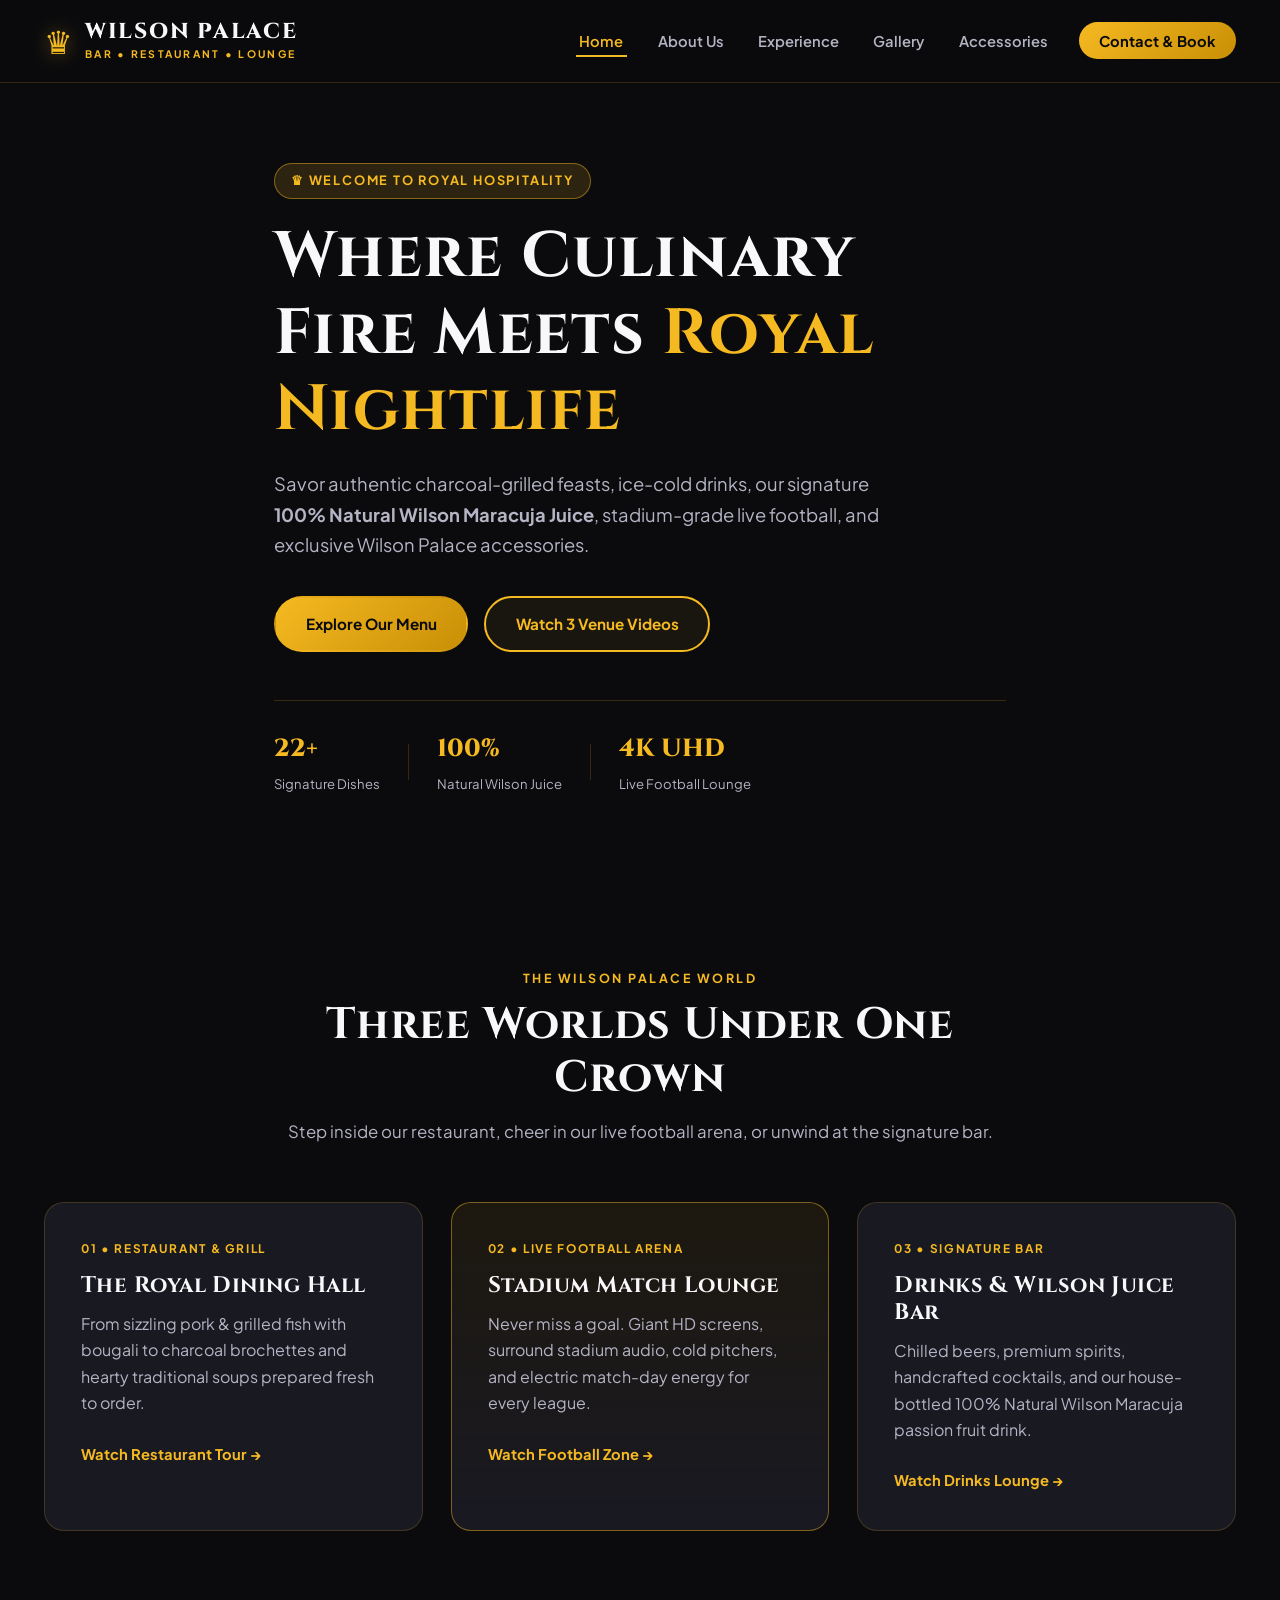
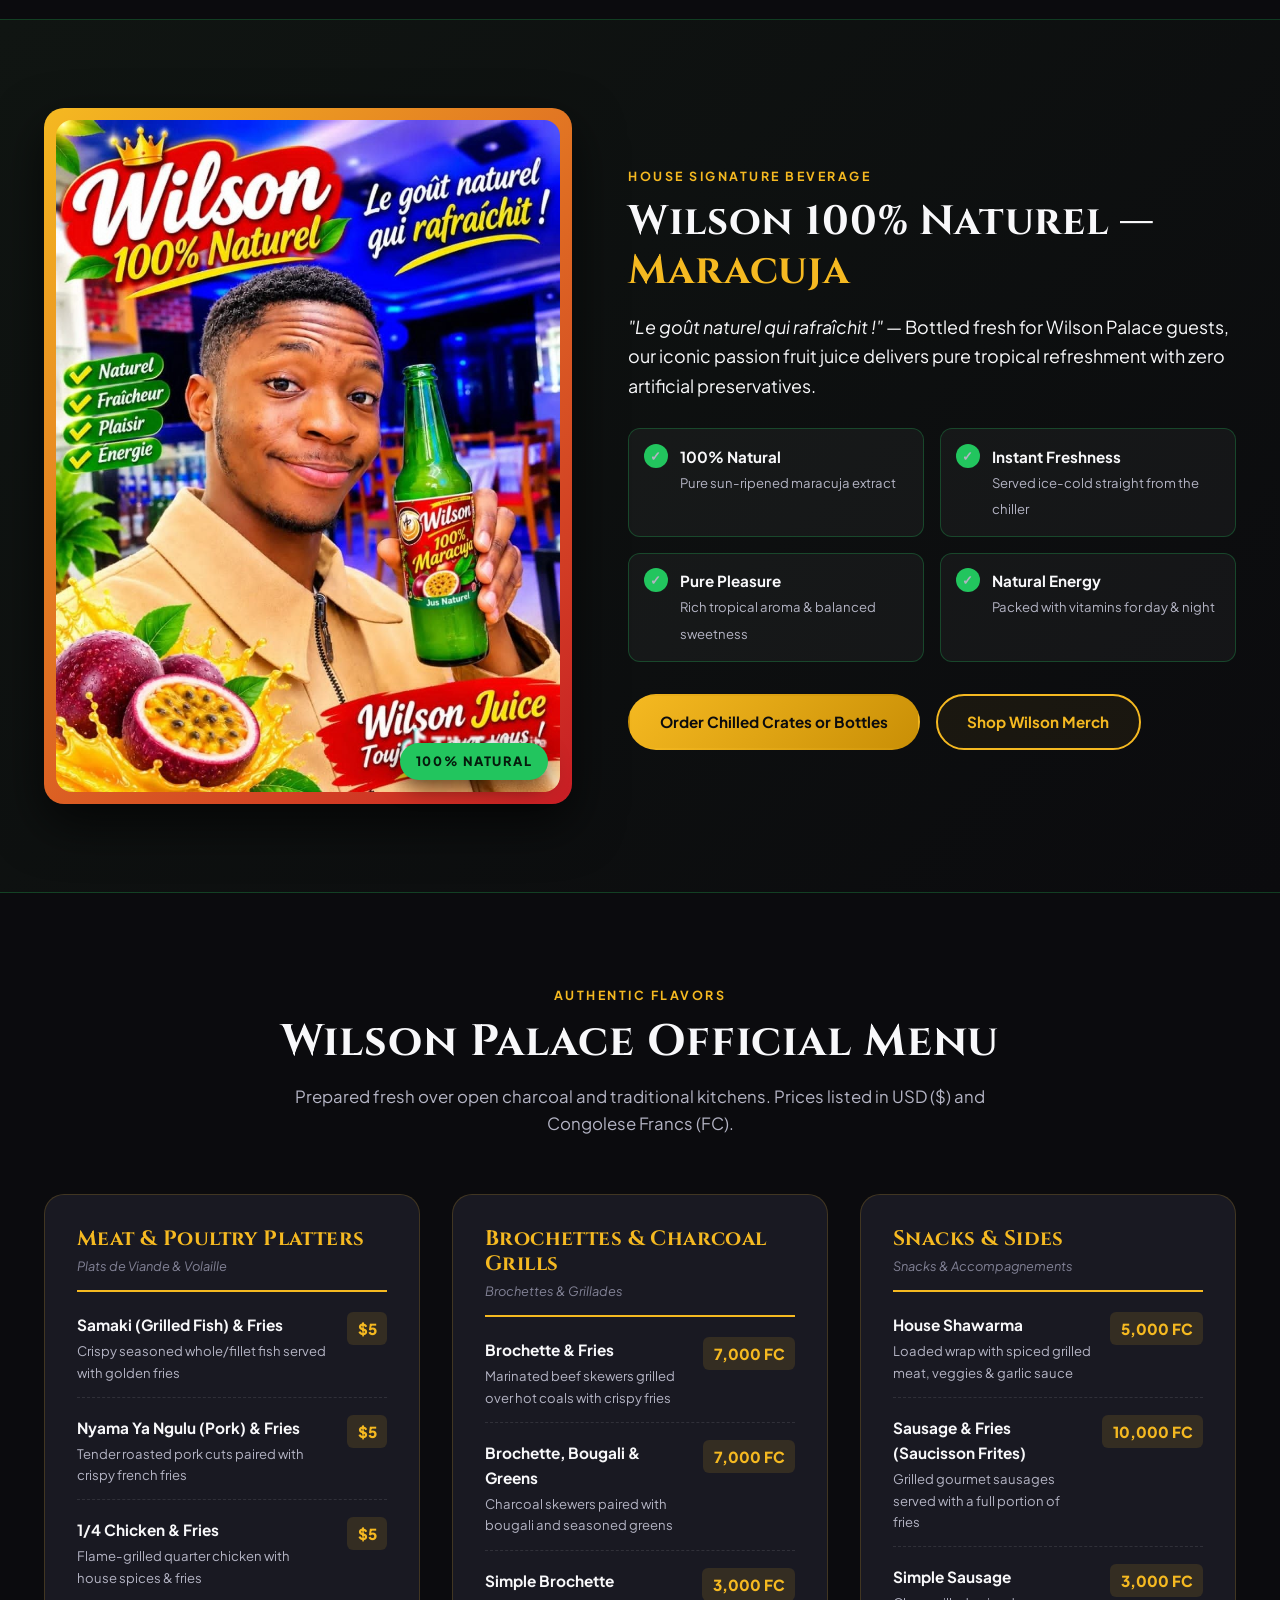
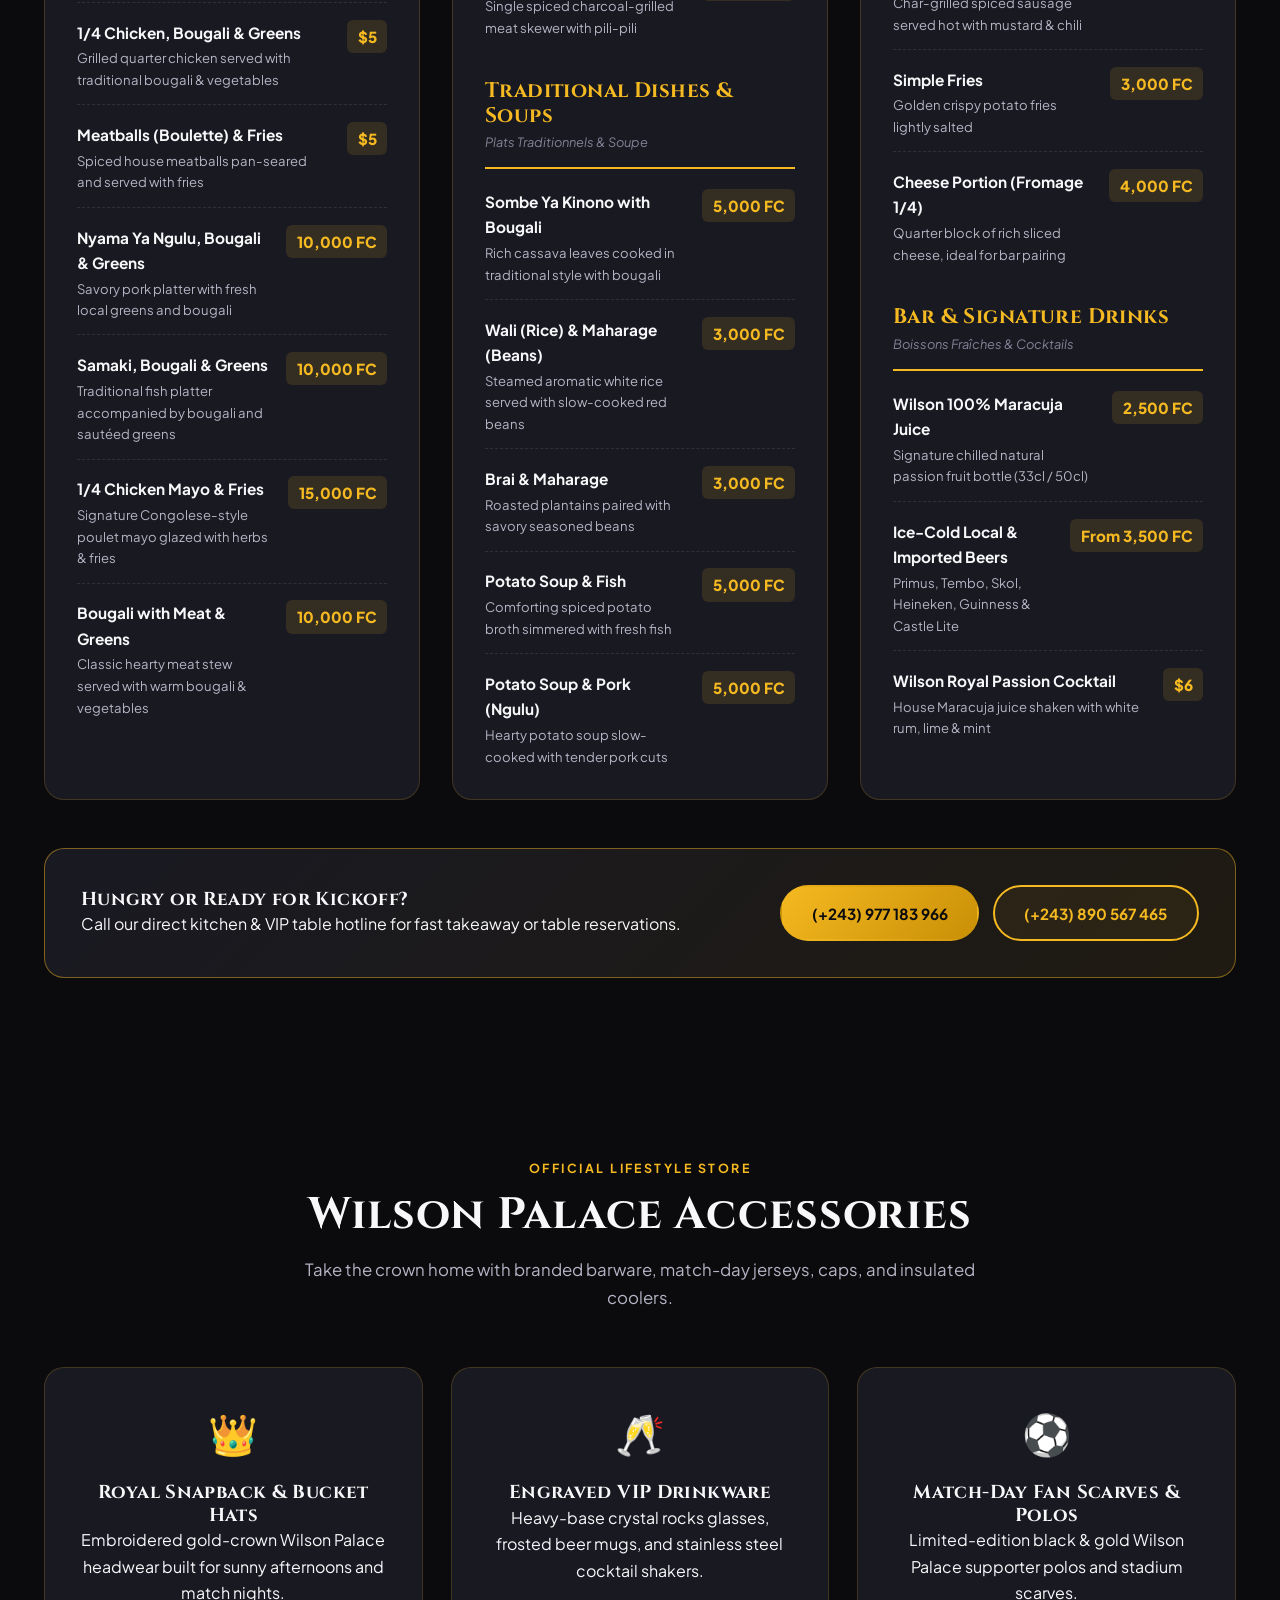
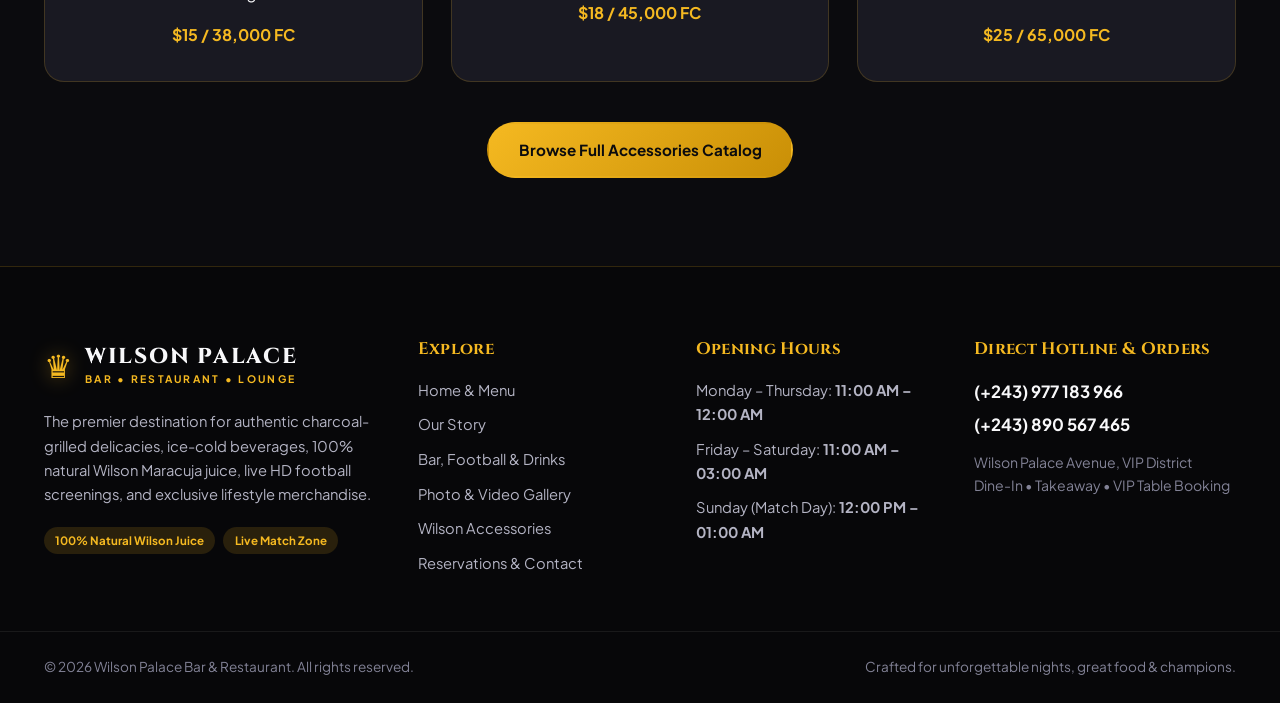
==== index.html @ 1122f7fc "Create index.html" ====
<!DOCTYPE html>
<html lang="en">
<head>
  <meta charset="UTF-8" />
  <meta name="viewport" content="width=device-width, initial-scale=1.0" />
  <meta name="description" content="Wilson Palace Bar & Restaurant — Premium grilled cuisine, signature cocktails, natural Wilson 100% Maracuja juice, live football screening lounge, and branded accessories." />
  <title>Home — Royal Dining, Bar & Live Sports | Wilson Palace Bar &amp; Restaurant</title>
  <link rel="preconnect" href="https://fonts.googleapis.com" />
  <link rel="preconnect" href="https://fonts.gstatic.com" crossorigin />
  <link href="https://fonts.googleapis.com/css2?family=Cinzel:wght@600;700;800&family=Plus+Jakarta+Sans:wght@300;400;500;600;700&display=swap" rel="stylesheet" />
  <link rel="stylesheet" href="styles.css" />
</head>
<body>
  <header class="site-header" id="top">
    <div class="container nav-container">
      <a href="Index.html" class="brand-logo" aria-label="Wilson Palace Home">
        <span class="crown-icon" aria-hidden="true">♛</span>
        <div class="brand-text">
          <span class="brand-name">WILSON PALACE</span>
          <span class="brand-tagline">BAR • RESTAURANT • LOUNGE</span>
        </div>
      </a>

      <button class="nav-toggle" id="navToggle" aria-label="Toggle Navigation" aria-expanded="false">
        <span></span>
        <span></span>
        <span></span>
      </button>

      <nav class="main-nav" id="mainNav">
        <ul>
          <li><a href="Index.html" class="active">Home</a></li>
          <li><a href="about.html">About Us</a></li>
          <li><a href="experience.html">Experience</a></li>
          <li><a href="gallery.html">Gallery</a></li>
          <li><a href="accessories.html">Accessories</a></li>
          <li><a href="contact me.html" class="nav-cta">Contact &amp; Book</a></li>
        </ul>
      </nav>
    </div>
  </header>

  <section class="hero-section">
    <video class="hero-bg-video" autoplay muted loop playsinline poster="assets/images/wilson-menu.jpg">
      <source src="video_2026-11-22_13-03-42.mp4" type="video/mp4" />
    </video>
    <div class="hero-overlay"></div>

    <div class="container hero-content">
      <span class="eyebrow-tag">♛ WELCOME TO ROYAL HOSPITALITY</span>
      <h1>Where Culinary Fire Meets <span class="text-gold">Royal Nightlife</span></h1>
      <p class="hero-subtitle">
        Savor authentic charcoal-grilled feasts, ice-cold drinks, our signature <strong>100% Natural Wilson Maracuja Juice</strong>, stadium-grade live football, and exclusive Wilson Palace accessories.
      </p>
      <div class="hero-actions">
        <a href="#signature-menu" class="btn btn-primary">Explore Our Menu</a>
        <a href="experience.html" class="btn btn-outline">Watch 3 Venue Videos</a>
      </div>

      <div class="hero-stats">
        <div class="stat-item">
          <span class="stat-num">22+</span>
          <span class="stat-label">Signature Dishes</span>
        </div>
        <div class="stat-divider"></div>
        <div class="stat-item">
          <span class="stat-num">100%</span>
          <span class="stat-label">Natural Wilson Juice</span>
        </div>
        <div class="stat-divider"></div>
        <div class="stat-item">
          <span class="stat-num">4K UHD</span>
          <span class="stat-label">Live Football Lounge</span>
        </div>
      </div>
    </div>
  </section>

  <section class="section-padding pillars-section">
    <div class="container">
      <div class="section-header text-center">
        <span class="section-kicker">THE WILSON PALACE WORLD</span>
        <h2>Three Worlds Under One Crown</h2>
        <p>Step inside our restaurant, cheer in our live football arena, or unwind at the signature bar.</p>
      </div>

      <div class="pillars-grid">
        <article class="pillar-card">
          <div class="pillar-badge">01 • RESTAURANT &amp; GRILL</div>
          <h3>The Royal Dining Hall</h3>
          <p>From sizzling pork &amp; grilled fish with bougali to charcoal brochettes and hearty traditional soups prepared fresh to order.</p>
          <a href="experience.html#video-restaurant" class="card-link">Watch Restaurant Tour &rarr;</a>
        </article>

        <article class="pillar-card featured-pillar">
          <div class="pillar-badge">02 • LIVE FOOTBALL ARENA</div>
          <h3>Stadium Match Lounge</h3>
          <p>Never miss a goal. Giant HD screens, surround stadium audio, cold pitchers, and electric match-day energy for every league.</p>
          <a href="experience.html#video-football" class="card-link">Watch Football Zone &rarr;</a>
        </article>

        <article class="pillar-card">
          <div class="pillar-badge">03 • SIGNATURE BAR</div>
          <h3>Drinks &amp; Wilson Juice Bar</h3>
          <p>Chilled beers, premium spirits, handcrafted cocktails, and our house-bottled 100% Natural Wilson Maracuja passion fruit drink.</p>
          <a href="experience.html#video-drinks" class="card-link">Watch Drinks Lounge &rarr;</a>
        </article>
      </div>
    </div>
  </section>

  <section class="section-padding juice-spotlight">
    <div class="container split-layout">
      <div class="split-media">
        <div class="image-frame-gold">
          <img src="wilson .jpg" alt="Wilson 100% Natural Maracuja Juice — Fresh Passion Fruit Drink" />
          <div class="floating-seal">100% NATURAL</div>
        </div>
      </div>

      <div class="split-content">
        <span class="section-kicker">HOUSE SIGNATURE BEVERAGE</span>
        <h2>Wilson 100% Naturel — <span class="text-gold">Maracuja</span></h2>
        <p class="lead-text">
          <em>"Le goût naturel qui rafraîchit !"</em> — Bottled fresh for Wilson Palace guests, our iconic passion fruit juice delivers pure tropical refreshment with zero artificial preservatives.
        </p>

        <div class="benefits-grid">
          <div class="benefit-box">
            <span class="check-circle">✓</span>
            <div>
              <strong>100% Natural</strong>
              <span>Pure sun-ripened maracuja extract</span>
            </div>
          </div>
          <div class="benefit-box">
            <span class="check-circle">✓</span>
            <div>
              <strong>Instant Freshness</strong>
              <span>Served ice-cold straight from the chiller</span>
            </div>
          </div>
          <div class="benefit-box">
            <span class="check-circle">✓</span>
            <div>
              <strong>Pure Pleasure</strong>
              <span>Rich tropical aroma &amp; balanced sweetness</span>
            </div>
          </div>
          <div class="benefit-box">
            <span class="check-circle">✓</span>
            <div>
              <strong>Natural Energy</strong>
              <span>Packed with vitamins for day &amp; night</span>
            </div>
          </div>
        </div>

        <div class="spotlight-actions">
          <a href="contact me.html" class="btn btn-primary">Order Chilled Crates or Bottles</a>
          <a href="accessories.html" class="btn btn-outline">Shop Wilson Merch</a>
        </div>
      </div>
    </div>
  </section>

  <section class="section-padding menu-section" id="signature-menu">
    <div class="container">
      <div class="section-header text-center">
        <span class="section-kicker">AUTHENTIC FLAVORS</span>
        <h2>Wilson Palace Official Menu</h2>
        <p>Prepared fresh over open charcoal and traditional kitchens. Prices listed in USD ($) and Congolese Francs (FC).</p>
      </div>

      <div class="menu-grid">
        <div class="menu-category-card">
          <div class="menu-cat-header">
            <h3>Meat &amp; Poultry Platters</h3>
            <span class="cat-sub">Plats de Viande &amp; Volaille</span>
          </div>
          <ul class="menu-list">
            <li>
              <div class="dish-info">
                <span class="dish-name">Samaki (Grilled Fish) &amp; Fries</span>
                <span class="dish-desc">Crispy seasoned whole/fillet fish served with golden fries</span>
              </div>
              <span class="dish-price">$5</span>
            </li>
            <li>
              <div class="dish-info">
                <span class="dish-name">Nyama Ya Ngulu (Pork) &amp; Fries</span>
                <span class="dish-desc">Tender roasted pork cuts paired with crispy french fries</span>
              </div>
              <span class="dish-price">$5</span>
            </li>
            <li>
              <div class="dish-info">
                <span class="dish-name">1/4 Chicken &amp; Fries</span>
                <span class="dish-desc">Flame-grilled quarter chicken with house spices &amp; fries</span>
              </div>
              <span class="dish-price">$5</span>
            </li>
            <li>
              <div class="dish-info">
                <span class="dish-name">1/4 Chicken, Bougali &amp; Greens</span>
                <span class="dish-desc">Grilled quarter chicken served with traditional bougali &amp; vegetables</span>
              </div>
              <span class="dish-price">$5</span>
            </li>
            <li>
              <div class="dish-info">
                <span class="dish-name">Meatballs (Boulette) &amp; Fries</span>
                <span class="dish-desc">Spiced house meatballs pan-seared and served with fries</span>
              </div>
              <span class="dish-price">$5</span>
            </li>
            <li>
              <div class="dish-info">
                <span class="dish-name">Nyama Ya Ngulu, Bougali &amp; Greens</span>
                <span class="dish-desc">Savory pork platter with fresh local greens and bougali</span>
              </div>
              <span class="dish-price">10,000 FC</span>
            </li>
            <li>
              <div class="dish-info">
                <span class="dish-name">Samaki, Bougali &amp; Greens</span>
                <span class="dish-desc">Traditional fish platter accompanied by bougali and sautéed greens</span>
              </div>
              <span class="dish-price">10,000 FC</span>
            </li>
            <li>
              <div class="dish-info">
                <span class="dish-name">1/4 Chicken Mayo &amp; Fries</span>
                <span class="dish-desc">Signature Congolese-style poulet mayo glazed with herbs &amp; fries</span>
              </div>
              <span class="dish-price">15,000 FC</span>
            </li>
            <li>
              <div class="dish-info">
                <span class="dish-name">Bougali with Meat &amp; Greens</span>
                <span class="dish-desc">Classic hearty meat stew served with warm bougali &amp; vegetables</span>
              </div>
              <span class="dish-price">10,000 FC</span>
            </li>
          </ul>
        </div>

        <div class="menu-category-card">
          <div class="menu-cat-header">
            <h3>Brochettes &amp; Charcoal Grills</h3>
            <span class="cat-sub">Brochettes &amp; Grillades</span>
          </div>
          <ul class="menu-list">
            <li>
              <div class="dish-info">
                <span class="dish-name">Brochette &amp; Fries</span>
                <span class="dish-desc">Marinated beef skewers grilled over hot coals with crispy fries</span>
              </div>
              <span class="dish-price">7,000 FC</span>
            </li>
            <li>
              <div class="dish-info">
                <span class="dish-name">Brochette, Bougali &amp; Greens</span>
                <span class="dish-desc">Charcoal skewers paired with bougali and seasoned greens</span>
              </div>
              <span class="dish-price">7,000 FC</span>
            </li>
            <li>
              <div class="dish-info">
                <span class="dish-name">Simple Brochette</span>
                <span class="dish-desc">Single spiced charcoal-grilled meat skewer with pili-pili</span>
              </div>
              <span class="dish-price">3,000 FC</span>
            </li>
          </ul>

          <div class="menu-cat-header mt-lg">
            <h3>Traditional Dishes &amp; Soups</h3>
            <span class="cat-sub">Plats Traditionnels &amp; Soupe</span>
          </div>
          <ul class="menu-list">
            <li>
              <div class="dish-info">
                <span class="dish-name">Sombe Ya Kinono with Bougali</span>
                <span class="dish-desc">Rich cassava leaves cooked in traditional style with bougali</span>
              </div>
              <span class="dish-price">5,000 FC</span>
            </li>
            <li>
              <div class="dish-info">
                <span class="dish-name">Wali (Rice) &amp; Maharage (Beans)</span>
                <span class="dish-desc">Steamed aromatic white rice served with slow-cooked red beans</span>
              </div>
              <span class="dish-price">3,000 FC</span>
            </li>
            <li>
              <div class="dish-info">
                <span class="dish-name">Brai &amp; Maharage</span>
                <span class="dish-desc">Roasted plantains paired with savory seasoned beans</span>
              </div>
              <span class="dish-price">3,000 FC</span>
            </li>
            <li>
              <div class="dish-info">
                <span class="dish-name">Potato Soup &amp; Fish</span>
                <span class="dish-desc">Comforting spiced potato broth simmered with fresh fish</span>
              </div>
              <span class="dish-price">5,000 FC</span>
            </li>
            <li>
              <div class="dish-info">
                <span class="dish-name">Potato Soup &amp; Pork (Ngulu)</span>
                <span class="dish-desc">Hearty potato soup slow-cooked with tender pork cuts</span>
              </div>
              <span class="dish-price">5,000 FC</span>
            </li>
          </ul>
        </div>

        <div class="menu-category-card">
          <div class="menu-cat-header">
            <h3>Snacks &amp; Sides</h3>
            <span class="cat-sub">Snacks &amp; Accompagnements</span>
          </div>
          <ul class="menu-list">
            <li>
              <div class="dish-info">
                <span class="dish-name">House Shawarma</span>
                <span class="dish-desc">Loaded wrap with spiced grilled meat, veggies &amp; garlic sauce</span>
              </div>
              <span class="dish-price">5,000 FC</span>
            </li>
            <li>
              <div class="dish-info">
                <span class="dish-name">Sausage &amp; Fries (Saucisson Frites)</span>
                <span class="dish-desc">Grilled gourmet sausages served with a full portion of fries</span>
              </div>
              <span class="dish-price">10,000 FC</span>
            </li>
            <li>
              <div class="dish-info">
                <span class="dish-name">Simple Sausage</span>
                <span class="dish-desc">Char-grilled spiced sausage served hot with mustard &amp; chili</span>
              </div>
              <span class="dish-price">3,000 FC</span>
            </li>
            <li>
              <div class="dish-info">
                <span class="dish-name">Simple Fries</span>
                <span class="dish-desc">Golden crispy potato fries lightly salted</span>
              </div>
              <span class="dish-price">3,000 FC</span>
            </li>
            <li>
              <div class="dish-info">
                <span class="dish-name">Cheese Portion (Fromage 1/4)</span>
                <span class="dish-desc">Quarter block of rich sliced cheese, ideal for bar pairing</span>
              </div>
              <span class="dish-price">4,000 FC</span>
            </li>
          </ul>

          <div class="menu-cat-header mt-lg">
            <h3>Bar &amp; Signature Drinks</h3>
            <span class="cat-sub">Boissons Fraîches &amp; Cocktails</span>
          </div>
          <ul class="menu-list">
            <li>
              <div class="dish-info">
                <span class="dish-name">Wilson 100% Maracuja Juice</span>
                <span class="dish-desc">Signature chilled natural passion fruit bottle (33cl / 50cl)</span>
              </div>
              <span class="dish-price">2,500 FC</span>
            </li>
            <li>
              <div class="dish-info">
                <span class="dish-name">Ice-Cold Local &amp; Imported Beers</span>
                <span class="dish-desc">Primus, Tembo, Skol, Heineken, Guinness &amp; Castle Lite</span>
              </div>
              <span class="dish-price">From 3,500 FC</span>
            </li>
            <li>
              <div class="dish-info">
                <span class="dish-name">Wilson Royal Passion Cocktail</span>
                <span class="dish-desc">House Maracuja juice shaken with white rum, lime &amp; mint</span>
              </div>
              <span class="dish-price">$6</span>
            </li>
          </ul>
        </div>
      </div>

      <div class="menu-cta-banner">
        <div>
          <h3>Hungry or Ready for Kickoff?</h3>
          <p>Call our direct kitchen &amp; VIP table hotline for fast takeaway or table reservations.</p>
        </div>
        <div class="hotline-pills">
          <a href="tel:+243977183966" class="btn btn-primary">(+243) 977 183 966</a>
          <a href="tel:+243890567465" class="btn btn-outline">(+243) 890 567 465</a>
        </div>
      </div>
    </div>
  </section>

  <section class="section-padding accessories-teaser">
    <div class="container">
      <div class="section-header text-center">
        <span class="section-kicker">OFFICIAL LIFESTYLE STORE</span>
        <h2>Wilson Palace Accessories</h2>
        <p>Take the crown home with branded barware, match-day jerseys, caps, and insulated coolers.</p>
      </div>

      <div class="teaser-grid">
        <div class="teaser-card">
          <div class="teaser-icon">👑</div>
          <h3>Royal Snapback &amp; Bucket Hats</h3>
          <p>Embroidered gold-crown Wilson Palace headwear built for sunny afternoons and match nights.</p>
          <span class="price-tag">$15 / 38,000 FC</span>
        </div>
        <div class="teaser-card">
          <div class="teaser-icon">🥂</div>
          <h3>Engraved VIP Drinkware</h3>
          <p>Heavy-base crystal rocks glasses, frosted beer mugs, and stainless steel cocktail shakers.</p>
          <span class="price-tag">$18 / 45,000 FC</span>
        </div>
        <div class="teaser-card">
          <div class="teaser-icon">⚽</div>
          <h3>Match-Day Fan Scarves &amp; Polos</h3>
          <p>Limited-edition black &amp; gold Wilson Palace supporter polos and stadium scarves.</p>
          <span class="price-tag">$25 / 65,000 FC</span>
        </div>
      </div>

      <div class="text-center mt-lg">
        <a href="accessories.html" class="btn btn-primary">Browse Full Accessories Catalog</a>
      </div>
    </div>
  </section>

  <footer class="site-footer">
    <div class="container footer-grid">
      <div class="footer-brand">
        <a href="Index.html" class="brand-logo">
          <span class="crown-icon" aria-hidden="true">♛</span>
          <div class="brand-text">
            <span class="brand-name">WILSON PALACE</span>
            <span class="brand-tagline">BAR • RESTAURANT • LOUNGE</span>
          </div>
        </a>
        <p class="footer-desc">
          The premier destination for authentic charcoal-grilled delicacies, ice-cold beverages, 100% natural Wilson Maracuja juice, live HD football screenings, and exclusive lifestyle merchandise.
        </p>
        <div class="footer-badges">
          <span class="badge-pill">100% Natural Wilson Juice</span>
          <span class="badge-pill">Live Match Zone</span>
        </div>
      </div>

      <div class="footer-links">
        <h4>Explore</h4>
        <ul>
          <li><a href="Index.html">Home &amp; Menu</a></li>
          <li><a href="about.html">Our Story</a></li>
          <li><a href="experience.html">Bar, Football &amp; Drinks</a></li>
          <li><a href="gallery.html">Photo &amp; Video Gallery</a></li>
          <li><a href="accessories.html">Wilson Accessories</a></li>
          <li><a href="contact me.html">Reservations &amp; Contact</a></li>
        </ul>
      </div>

      <div class="footer-hours">
        <h4>Opening Hours</h4>
        <ul>
          <li><span>Monday – Thursday:</span> <strong>11:00 AM – 12:00 AM</strong></li>
          <li><span>Friday – Saturday:</span> <strong>11:00 AM – 03:00 AM</strong></li>
          <li><span>Sunday (Match Day):</span> <strong>12:00 PM – 01:00 AM</strong></li>
        </ul>
      </div>

      <div class="footer-contact">
        <h4>Direct Hotline &amp; Orders</h4>
        <p class="hotline-number"><a href="tel:+243977183966">(+243) 977 183 966</a></p>
        <p class="hotline-number"><a href="tel:+243890567465">(+243) 890 567 465</a></p>
        <p class="footer-address">Wilson Palace Avenue, VIP District<br />Dine-In • Takeaway • VIP Table Booking</p>
      </div>
    </div>

    <div class="footer-bottom">
      <div class="container footer-bottom-inner">
        <p>&copy; 2026 Wilson Palace Bar &amp; Restaurant. All rights reserved.</p>
        <p>Crafted for unforgettable nights, great food &amp; champions.</p>
      </div>
    </div>
  </footer>

  <script>
    const navToggle = document.getElementById('navToggle');
    const mainNav = document.getElementById('mainNav');
    if (navToggle && mainNav) {
      navToggle.addEventListener('click', () => {
        const expanded = navToggle.getAttribute('aria-expanded') === 'true';
        navToggle.setAttribute('aria-expanded', !expanded);
        mainNav.classList.toggle('open');
        navToggle.classList.toggle('open');
      });
    }

    window.addEventListener('scroll', () => {
      const header = document.querySelector('.site-header');
      if (header) {
        header.classList.toggle('scrolled', window.scrollY > 30);
      }
    });
  </script>
</body>
</html>
---- styles.css ----
:root {
  --bg-primary: #0b0b0e;
  --bg-secondary: #131319;
  --bg-card: #191922;
  --bg-card-hover: #21212d;
  --gold-primary: #f5b921;
  --gold-light: #ffd86b;
  --gold-dark: #c98f06;
  --crimson-accent: #c81d25;
  --fresh-green: #22c55e;
  --text-primary: #f8f8fa;
  --text-secondary: #b4b4c4;
  --text-muted: #828296;
  --border-subtle: rgba(245, 185, 33, 0.18);
  --border-strong: rgba(245, 185, 33, 0.45);
  --shadow-lg: 0 20px 50px rgba(0, 0, 0, 0.65);
  --radius-md: 12px;
  --radius-lg: 20px;
  --transition: all 0.3s cubic-bezier(0.25, 0.8, 0.25, 1);
}

*, *::before, *::after {
  box-sizing: border-box;
  margin: 0;
  padding: 0;
}

html {
  scroll-behavior: smooth;
}

body {
  font-family: 'Plus Jakarta Sans', -apple-system, BlinkMacSystemFont, sans-serif;
  background-color: var(--bg-primary);
  color: var(--text-primary);
  line-height: 1.65;
  overflow-x: hidden;
}

h1, h2, h3, h4, .brand-name {
  font-family: 'Cinzel', Georgia, serif;
  line-height: 1.2;
  letter-spacing: 0.02em;
}

a {
  color: inherit;
  text-decoration: none;
  transition: var(--transition);
}

img, video {
  max-width: 100%;
  display: block;
}

.container {
  width: 100%;
  max-width: 1240px;
  margin: 0 auto;
  padding: 0 1.5rem;
}

.text-gold {
  color: var(--gold-primary);
}

.text-center {
  text-align: center;
}

.mt-lg {
  margin-top: 2.5rem;
}

.section-padding {
  padding: 5.5rem 0;
}

.dark-alt-bg {
  background-color: var(--bg-secondary);
  border-top: 1px solid var(--border-subtle);
  border-bottom: 1px solid var(--border-subtle);
}

.site-header {
  position: sticky;
  top: 0;
  z-index: 1000;
  background: rgba(11, 11, 14, 0.92);
  backdrop-filter: blur(14px);
  border-bottom: 1px solid var(--border-subtle);
  transition: var(--transition);
}

.site-header.scrolled {
  box-shadow: 0 10px 30px rgba(0, 0, 0, 0.7);
  background: rgba(11, 11, 14, 0.98);
}

.nav-container {
  display: flex;
  align-items: center;
  justify-content: space-between;
  height: 82px;
}

.brand-logo {
  display: flex;
  align-items: center;
  gap: 0.75rem;
}

.crown-icon {
  font-size: 2rem;
  color: var(--gold-primary);
  filter: drop-shadow(0 0 10px rgba(245, 185, 33, 0.45));
}

.brand-text {
  display: flex;
  flex-direction: column;
}

.brand-name {
  font-size: 1.35rem;
  font-weight: 800;
  color: var(--text-primary);
  letter-spacing: 0.08em;
}

.brand-tagline {
  font-size: 0.65rem;
  font-weight: 700;
  letter-spacing: 0.22em;
  color: var(--gold-primary);
}

.main-nav ul {
  display: flex;
  align-items: center;
  list-style: none;
  gap: 1.75rem;
}

.main-nav a {
  font-size: 0.92rem;
  font-weight: 600;
  color: var(--text-secondary);
  padding: 0.45rem 0.2rem;
  position: relative;
}

.main-nav a:hover,
.main-nav a.active {
  color: var(--gold-primary);
}

.main-nav a:not(.nav-cta)::after {
  content: '';
  position: absolute;
  bottom: 0;
  left: 0;
  width: 0;
  height: 2px;
  background: var(--gold-primary);
  transition: var(--transition);
}

.main-nav a:not(.nav-cta):hover::after,
.main-nav a:not(.nav-cta).active::after {
  width: 100%;
}

.main-nav a.nav-cta {
  background: linear-gradient(135deg, var(--gold-primary), var(--gold-dark));
  color: #0b0b0e;
  padding: 0.6rem 1.25rem;
  border-radius: 50px;
  font-weight: 700;
}

.main-nav a.nav-cta:hover {
  transform: translateY(-2px);
  box-shadow: 0 8px 20px rgba(245, 185, 33, 0.35);
}

.nav-toggle {
  display: none;
  flex-direction: column;
  gap: 5px;
  background: none;
  border: none;
  cursor: pointer;
}

.nav-toggle span {
  width: 26px;
  height: 2.5px;
  background: var(--gold-primary);
  border-radius: 2px;
  transition: var(--transition);
}

.btn {
  display: inline-flex;
  align-items: center;
  justify-content: center;
  padding: 0.85rem 1.85rem;
  border-radius: 50px;
  font-weight: 700;
  font-size: 0.95rem;
  cursor: pointer;
  border: 2px solid transparent;
  transition: var(--transition);
}

.btn-sm {
  padding: 0.55rem 1.15rem;
  font-size: 0.85rem;
}

.btn-full {
  width: 100%;
}

.btn-primary {
  background: linear-gradient(135deg, var(--gold-primary), var(--gold-dark));
  color: #0b0b0e;
}

.btn-primary:hover {
  background: linear-gradient(135deg, var(--gold-light), var(--gold-primary));
  transform: translateY(-2px);
  box-shadow: 0 10px 25px rgba(245, 185, 33, 0.35);
}

.btn-outline {
  border-color: var(--gold-primary);
  color: var(--gold-primary);
  background: rgba(245, 185, 33, 0.06);
}

.btn-outline:hover {
  background: var(--gold-primary);
  color: #0b0b0e;
  transform: translateY(-2px);
}

.section-header {
  max-width: 720px;
  margin: 0 auto 3.5rem;
}

.section-kicker {
  display: inline-block;
  font-size: 0.78rem;
  font-weight: 700;
  letter-spacing: 0.2em;
  color: var(--gold-primary);
  text-transform: uppercase;
  margin-bottom: 0.65rem;
}

.section-header h2 {
  font-size: clamp(1.9rem, 3.5vw, 2.75rem);
  margin-bottom: 0.85rem;
}

.section-header p {
  color: var(--text-secondary);
  font-size: 1.05rem;
}

.hero-section {
  position: relative;
  min-height: 86vh;
  display: flex;
  align-items: center;
  padding: 5rem 0;
  overflow: hidden;
}

.hero-bg-video {
  position: absolute;
  inset: 0;
  width: 100%;
  height: 100%;
  object-fit: cover;
  z-index: 0;
}

.hero-overlay {
  position: absolute;
  inset: 0;
  background: linear-gradient(
    90deg,
    rgba(11, 11, 14, 0.94) 0%,
    rgba(11, 11, 14, 0.82) 55%,
    rgba(11, 11, 14, 0.65) 100%
  );
  z-index: 1;
}

.hero-content {
  position: relative;
  z-index: 2;
  max-width: 780px;
}

.eyebrow-tag {
  display: inline-block;
  background: rgba(245, 185, 33, 0.14);
  border: 1px solid var(--border-strong);
  color: var(--gold-primary);
  padding: 0.4rem 1rem;
  border-radius: 50px;
  font-size: 0.8rem;
  font-weight: 700;
  letter-spacing: 0.14em;
  margin-bottom: 1.25rem;
}

.hero-content h1 {
  font-size: clamp(2.4rem, 5vw, 4.1rem);
  margin-bottom: 1.25rem;
}

.hero-subtitle {
  font-size: 1.15rem;
  color: var(--text-secondary);
  margin-bottom: 2.2rem;
  max-width: 640px;
}

.hero-actions {
  display: flex;
  flex-wrap: wrap;
  gap: 1rem;
  margin-bottom: 3rem;
}

.hero-stats {
  display: flex;
  flex-wrap: wrap;
  align-items: center;
  gap: 1.75rem;
  padding-top: 1.75rem;
  border-top: 1px solid var(--border-subtle);
}

.stat-num {
  display: block;
  font-family: 'Cinzel', serif;
  font-size: 1.55rem;
  font-weight: 800;
  color: var(--gold-primary);
}

.stat-label {
  font-size: 0.82rem;
  color: var(--text-secondary);
}

.stat-divider {
  width: 1px;
  height: 36px;
  background: var(--border-subtle);
}

.page-banner {
  background: radial-gradient(circle at top right, rgba(245, 185, 33, 0.14), transparent 60%),
              var(--bg-secondary);
  border-bottom: 1px solid var(--border-subtle);
  padding: 4.5rem 0;
  text-align: center;
}

.page-banner h1 {
  font-size: clamp(2.1rem, 4vw, 3.2rem);
  margin-bottom: 0.85rem;
}

.page-banner p {
  max-width: 680px;
  margin: 0 auto;
  color: var(--text-secondary);
  font-size: 1.08rem;
}

.pillars-grid {
  display: grid;
  grid-template-columns: repeat(auto-fit, minmax(300px, 1fr));
  gap: 1.75rem;
}

.pillar-card {
  background: var(--bg-card);
  border: 1px solid var(--border-subtle);
  border-radius: var(--radius-lg);
  padding: 2.25rem;
  transition: var(--transition);
}

.pillar-card:hover {
  transform: translateY(-6px);
  border-color: var(--gold-primary);
  background: var(--bg-card-hover);
}

.featured-pillar {
  border-color: var(--border-strong);
  background: linear-gradient(180deg, rgba(245, 185, 33, 0.08), var(--bg-card));
}

.pillar-badge {
  font-size: 0.74rem;
  font-weight: 700;
  letter-spacing: 0.14em;
  color: var(--gold-primary);
  margin-bottom: 0.85rem;
}

.pillar-card h3 {
  font-size: 1.4rem;
  margin-bottom: 0.75rem;
}

.pillar-card p {
  color: var(--text-secondary);
  margin-bottom: 1.5rem;
}

.card-link {
  color: var(--gold-primary);
  font-weight: 700;
  font-size: 0.92rem;
}

.card-link:hover {
  color: var(--gold-light);
  letter-spacing: 0.02em;
}

.juice-spotlight {
  background: linear-gradient(135deg, #101512 0%, #0b0b0e 100%);
  border-top: 1px solid rgba(34, 197, 94, 0.25);
  border-bottom: 1px solid rgba(34, 197, 94, 0.25);
}

.split-layout {
  display: grid;
  grid-template-columns: 1fr 1.15fr;
  gap: 3.5rem;
  align-items: center;
}

.image-frame-gold {
  position: relative;
  border-radius: var(--radius-lg);
  padding: 0.75rem;
  background: linear-gradient(135deg, var(--gold-primary), var(--crimson-accent));
  box-shadow: var(--shadow-lg);
}

.image-frame-gold img {
  border-radius: calc(var(--radius-lg) - 4px);
  width: 100%;
  object-fit: cover;
}

.floating-seal {
  position: absolute;
  bottom: 1.5rem;
  right: 1.5rem;
  background: var(--fresh-green);
  color: #051b0c;
  font-weight: 800;
  font-size: 0.8rem;
  letter-spacing: 0.12em;
  padding: 0.5rem 1rem;
  border-radius: 50px;
  box-shadow: 0 8px 20px rgba(0, 0, 0, 0.5);
}

.split-content h2 {
  font-size: clamp(1.85rem, 3.2vw, 2.6rem);
  margin-bottom: 1rem;
}

.split-content p {
  color: var(--text-secondary);
  margin-bottom: 1.25rem;
}

.lead-text {
  font-size: 1.12rem;
  color: var(--text-primary) !important;
}

.benefits-grid {
  display: grid;
  grid-template-columns: repeat(2, 1fr);
  gap: 1rem;
  margin: 1.75rem 0 2rem;
}

.benefit-box {
  display: flex;
  align-items: flex-start;
  gap: 0.75rem;
  background: rgba(255, 255, 255, 0.04);
  border: 1px solid rgba(34, 197, 94, 0.28);
  padding: 0.9rem;
  border-radius: var(--radius-md);
}

.check-circle {
  display: inline-flex;
  align-items: center;
  justify-content: center;
  min-width: 24px;
  height: 24px;
  border-radius: 50%;
  background: var(--fresh-green);
  color: #051b0c;
  font-weight: 800;
  font-size: 0.85rem;
}

.benefit-box strong {
  display: block;
  font-size: 0.95rem;
  color: var(--text-primary);
}

.benefit-box span {
  font-size: 0.82rem;
  color: var(--text-secondary);
}

.spotlight-actions {
  display: flex;
  flex-wrap: wrap;
  gap: 1rem;
}

.menu-grid {
  display: grid;
  grid-template-columns: repeat(auto-fit, minmax(340px, 1fr));
  gap: 2rem;
}

.menu-category-card {
  background: var(--bg-card);
  border: 1px solid var(--border-subtle);
  border-radius: var(--radius-lg);
  padding: 2rem;
}

.menu-cat-header {
  border-bottom: 2px solid var(--gold-primary);
  padding-bottom: 0.75rem;
  margin-bottom: 1.25rem;
}

.menu-cat-header h3 {
  font-size: 1.3rem;
  color: var(--gold-primary);
}

.cat-sub {
  font-size: 0.8rem;
  color: var(--text-muted);
  font-style: italic;
}

.menu-list {
  list-style: none;
  display: flex;
  flex-direction: column;
  gap: 1.05rem;
}

.menu-list li {
  display: flex;
  justify-content: space-between;
  align-items: flex-start;
  gap: 1rem;
  padding-bottom: 0.85rem;
  border-bottom: 1px dashed rgba(255, 255, 255, 0.1);
}

.menu-list li:last-child {
  border-bottom: none;
  padding-bottom: 0;
}

.dish-name {
  display: block;
  font-weight: 700;
  font-size: 0.96rem;
  color: var(--text-primary);
}

.dish-desc {
  display: block;
  font-size: 0.82rem;
  color: var(--text-secondary);
  margin-top: 0.15rem;
}

.dish-price {
  font-weight: 800;
  color: var(--gold-primary);
  white-space: nowrap;
  font-size: 0.95rem;
  background: rgba(245, 185, 33, 0.12);
  padding: 0.25rem 0.65rem;
  border-radius: 6px;
}

.menu-cta-banner {
  margin-top: 3rem;
  background: linear-gradient(135deg, var(--bg-card), #1f1b12);
  border: 1px solid var(--border-strong);
  border-radius: var(--radius-lg);
  padding: 2.25rem;
  display: flex;
  flex-wrap: wrap;
  align-items: center;
  justify-content: space-between;
  gap: 1.5rem;
}

.hotline-pills {
  display: flex;
  flex-wrap: wrap;
  gap: 0.85rem;
}

.teaser-grid, .products-grid {
  display: grid;
  grid-template-columns: repeat(auto-fit, minmax(290px, 1fr));
  gap: 1.75rem;
}

.teaser-card, .product-card {
  background: var(--bg-card);
  border: 1px solid var(--border-subtle);
  border-radius: var(--radius-lg);
  overflow: hidden;
  transition: var(--transition);
}

.teaser-card {
  padding: 2rem;
  text-align: center;
}

.teaser-card:hover, .product-card:hover {
  transform: translateY(-6px);
  border-color: var(--gold-primary);
}

.teaser-icon {
  font-size: 2.5rem;
  margin-bottom: 1rem;
}

.price-tag {
  display: inline-block;
  margin-top: 1rem;
  font-weight: 700;
  color: var(--gold-primary);
}

.product-visual {
  position: relative;
  height: 190px;
  background: radial-gradient(circle, rgba(245, 185, 33, 0.16), #121218);
  display: flex;
  align-items: center;
  justify-content: center;
  border-bottom: 1px solid var(--border-subtle);
}

.product-emoji {
  font-size: 4rem;
}

.product-badge {
  position: absolute;
  top: 1rem;
  left: 1rem;
  background: var(--gold-primary);
  color: #0b0b0e;
  font-size: 0.7rem;
  font-weight: 800;
  padding: 0.3rem 0.7rem;
  border-radius: 50px;
}

.product-body {
  padding: 1.75rem;
}

.product-cat {
  font-size: 0.72rem;
  font-weight: 700;
  letter-spacing: 0.16em;
  color: var(--gold-primary);
}

.product-body h3 {
  font-size: 1.22rem;
  margin: 0.4rem 0 0.65rem;
}

.product-body p {
  color: var(--text-secondary);
  font-size: 0.9rem;
  margin-bottom: 1.5rem;
}

.product-footer {
  display: flex;
  align-items: center;
  justify-content: space-between;
  padding-top: 1rem;
  border-top: 1px solid rgba(255, 255, 255, 0.08);
}

.product-price {
  font-weight: 800;
  font-size: 1.1rem;
  color: var(--gold-primary);
}

.product-price small {
  font-size: 0.78rem;
  color: var(--text-muted);
  font-weight: 500;
}

.video-feature-card {
  display: grid;
  grid-template-columns: 1.15fr 1fr;
  gap: 2.75rem;
  align-items: center;
  background: var(--bg-card);
  border: 1px solid var(--border-subtle);
  border-radius: var(--radius-lg);
  padding: 2rem;
}

.video-feature-card.reverse-layout .video-wrapper {
  order: 2;
}

.video-wrapper {
  border-radius: var(--radius-md);
  overflow: hidden;
  border: 1px solid var(--border-strong);
  background: #000;
  box-shadow: var(--shadow-lg);
}

.video-wrapper video {
  width: 100%;
  aspect-ratio: 16 / 9;
  object-fit: cover;
}

.video-tag {
  display: inline-block;
  font-size: 0.75rem;
  font-weight: 800;
  letter-spacing: 0.15em;
  color: var(--gold-primary);
  margin-bottom: 0.6rem;
}

.video-details h2 {
  font-size: 1.85rem;
  margin-bottom: 0.85rem;
}

.video-details p {
  color: var(--text-secondary);
  margin-bottom: 1.25rem;
}

.feature-checklist {
  list-style: none;
  margin-bottom: 1.75rem;
  display: flex;
  flex-direction: column;
  gap: 0.55rem;
  color: var(--text-primary);
  font-size: 0.94rem;
}

.filter-bar {
  display: flex;
  flex-wrap: wrap;
  justify-content: center;
  gap: 0.75rem;
  margin-bottom: 2.75rem;
}

.filter-btn {
  background: var(--bg-card);
  color: var(--text-secondary);
  border: 1px solid var(--border-subtle);
  padding: 0.6rem 1.35rem;
  border-radius: 50px;
  font-weight: 600;
  cursor: pointer;
  transition: var(--transition);
}

.filter-btn.active,
.filter-btn:hover {
  background: var(--gold-primary);
  color: #0b0b0e;
  border-color: var(--gold-primary);
}

.gallery-grid {
  display: grid;
  grid-template-columns: repeat(auto-fit, minmax(340px, 1fr));
  gap: 1.75rem;
}

.gallery-item {
  display: flex;
  flex-direction: column;
  background: var(--bg-card);
  border: 1px solid var(--border-subtle);
  border-radius: var(--radius-lg);
  overflow: hidden;
}

.gallery-item img,
.gallery-item video {
  width: 100%;
  height: 290px;
  object-fit: cover;
  background: #000;
}

.gallery-caption {
  padding: 1.5rem;
}

.badge-pill {
  display: inline-block;
  font-size: 0.72rem;
  font-weight: 700;
  background: rgba(245, 185, 33, 0.14);
  color: var(--gold-primary);
  padding: 0.25rem 0.7rem;
  border-radius: 50px;
  margin-bottom: 0.5rem;
}

.gallery-caption h3 {
  font-size: 1.2rem;
  margin-bottom: 0.35rem;
}

.gallery-caption p {
  color: var(--text-secondary);
  font-size: 0.9rem;
}

.values-row {
  display: grid;
  grid-template-columns: 1fr 1fr;
  gap: 1rem;
  margin-top: 1.5rem;
}

.value-pill {
  background: var(--bg-card);
  border-left: 3px solid var(--gold-primary);
  padding: 1rem;
  border-radius: 8px;
}

.value-pill strong {
  display: block;
  color: var(--gold-primary);
}

.value-pill span {
  font-size: 0.85rem;
  color: var(--text-secondary);
}

.contact-layout {
  display: grid;
  grid-template-columns: 1fr 1.3fr;
  gap: 3rem;
  align-items: start;
}

.contact-info-panel h2 {
  font-size: 2rem;
  margin-bottom: 0.75rem;
}

.contact-info-panel > p {
  color: var(--text-secondary);
  margin-bottom: 2rem;
}

.info-card {
  display: flex;
  gap: 1rem;
  background: var(--bg-card);
  border: 1px solid var(--border-subtle);
  padding: 1.25rem;
  border-radius: var(--radius-md);
  margin-bottom: 1rem;
}

.info-icon {
  font-size: 1.5rem;
}

.info-card h4 {
  color: var(--gold-primary);
  margin-bottom: 0.25rem;
}

.info-card p {
  color: var(--text-secondary);
  font-size: 0.92rem;
}

.contact-form-card {
  background: var(--bg-card);
  border: 1px solid var(--border-strong);
  border-radius: var(--radius-lg);
  padding: 2.5rem;
}

.contact-form-card h2 {
  margin-bottom: 1.5rem;
}

.form-row {
  display: grid;
  grid-template-columns: 1fr 1fr;
  gap: 1.25rem;
}

.form-group {
  margin-bottom: 1.25rem;
}

.form-group label {
  display: block;
  font-size: 0.88rem;
  font-weight: 600;
  margin-bottom: 0.45rem;
  color: var(--text-secondary);
}

.form-group input,
.form-group select,
.form-group textarea {
  width: 100%;
  padding: 0.85rem 1rem;
  border-radius: 10px;
  border: 1px solid rgba(255, 255, 255, 0.14);
  background: var(--bg-primary);
  color: var(--text-primary);
  font-family: inherit;
  font-size: 0.95rem;
}

.form-group input:focus,
.form-group select:focus,
.form-group textarea:focus {
  outline: none;
  border-color: var(--gold-primary);
}

.form-feedback {
  display: none;
  margin-top: 1.25rem;
  padding: 1rem;
  border-radius: 10px;
  background: rgba(34, 197, 94, 0.15);
  border: 1px solid var(--fresh-green);
  color: #bbf7d0;
  font-size: 0.92rem;
}

.form-feedback.visible {
  display: block;
}

.site-footer {
  background: #070709;
  border-top: 1px solid var(--border-subtle);
  padding-top: 4.5rem;
}

.footer-grid {
  display: grid;
  grid-template-columns: 1.4fr 1fr 1fr 1.1fr;
  gap: 2.5rem;
  padding-bottom: 3.5rem;
}

.footer-desc {
  color: var(--text-secondary);
  font-size: 0.92rem;
  margin: 1.1rem 0 1.25rem;
}

.footer-badges {
  display: flex;
  flex-wrap: wrap;
  gap: 0.5rem;
}

.site-footer h4 {
  color: var(--gold-primary);
  font-size: 1.05rem;
  margin-bottom: 1.15rem;
}

.site-footer ul {
  list-style: none;
  display: flex;
  flex-direction: column;
  gap: 0.65rem;
  font-size: 0.92rem;
  color: var(--text-secondary);
}

.site-footer a:hover {
  color: var(--gold-primary);
}

.hotline-number {
  font-size: 1.05rem;
  font-weight: 700;
  color: var(--text-primary);
  margin-bottom: 0.35rem;
}

.footer-address {
  color: var(--text-muted);
  font-size: 0.88rem;
  margin-top: 0.75rem;
}

.footer-bottom {
  border-top: 1px solid rgba(255, 255, 255, 0.07);
  padding: 1.5rem 0;
  font-size: 0.85rem;
  color: var(--text-muted);
}

.footer-bottom-inner {
  display: flex;
  flex-wrap: wrap;
  justify-content: space-between;
  gap: 1rem;
}

@media (max-width: 992px) {
  .split-layout,
  .video-feature-card,
  .contact-layout {
    grid-template-columns: 1fr;
  }

  .video-feature-card.reverse-layout .video-wrapper {
    order: 0;
  }

  .footer-grid {
    grid-template-columns: 1fr 1fr;
  }
}

@media (max-width: 768px) {
  .nav-toggle {
    display: flex;
  }

  .main-nav {
    position: fixed;
    top: 82px;
    left: 0;
    right: 0;
    background: rgba(11, 11, 14, 0.98);
    border-bottom: 1px solid var(--border-strong);
    padding: 1.75rem;
    transform: translateY(-130%);
    transition: var(--transition);
  }

  .main-nav.open {
    transform: translateY(0);
  }

  .main-nav ul {
    flex-direction: column;
    align-items: flex-start;
    gap: 1.15rem;
  }

  .benefits-grid,
  .form-row,
  .values-row,
  .footer-grid {
    grid-template-columns: 1fr;
  }
}
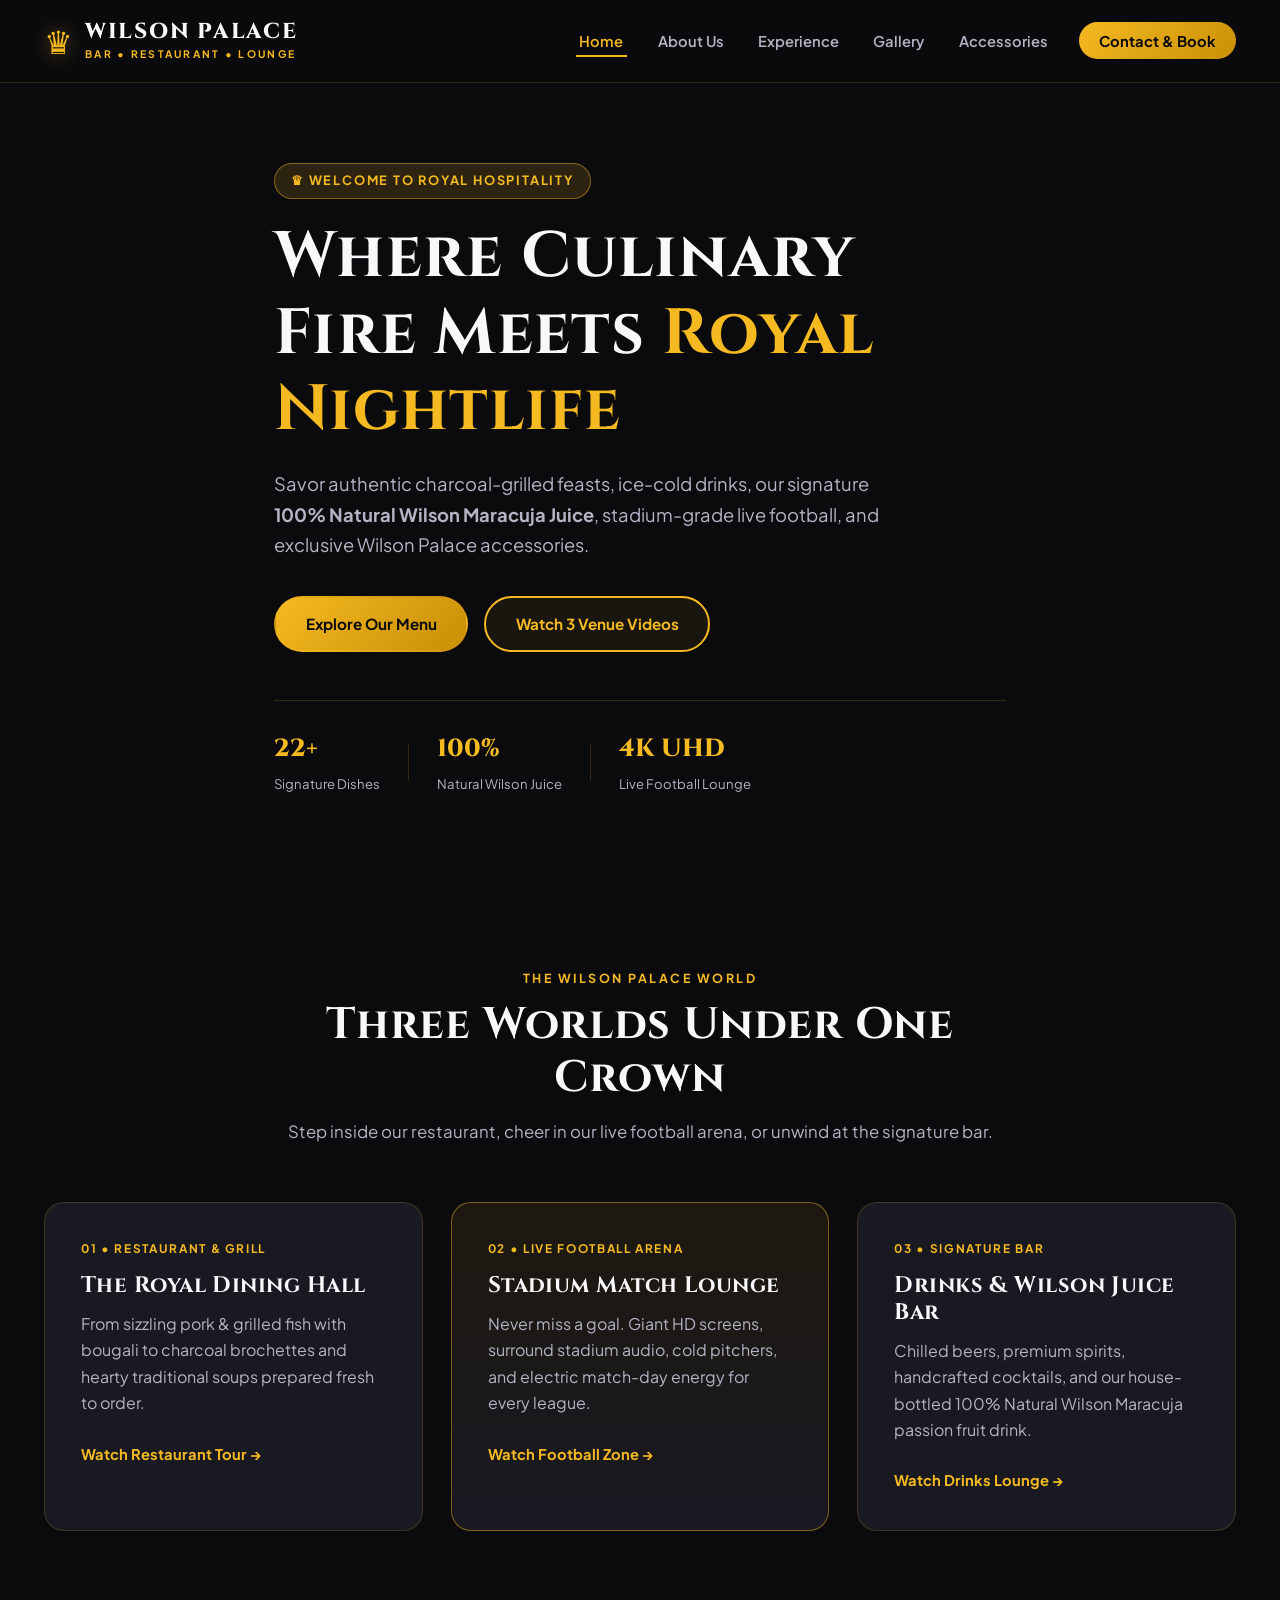
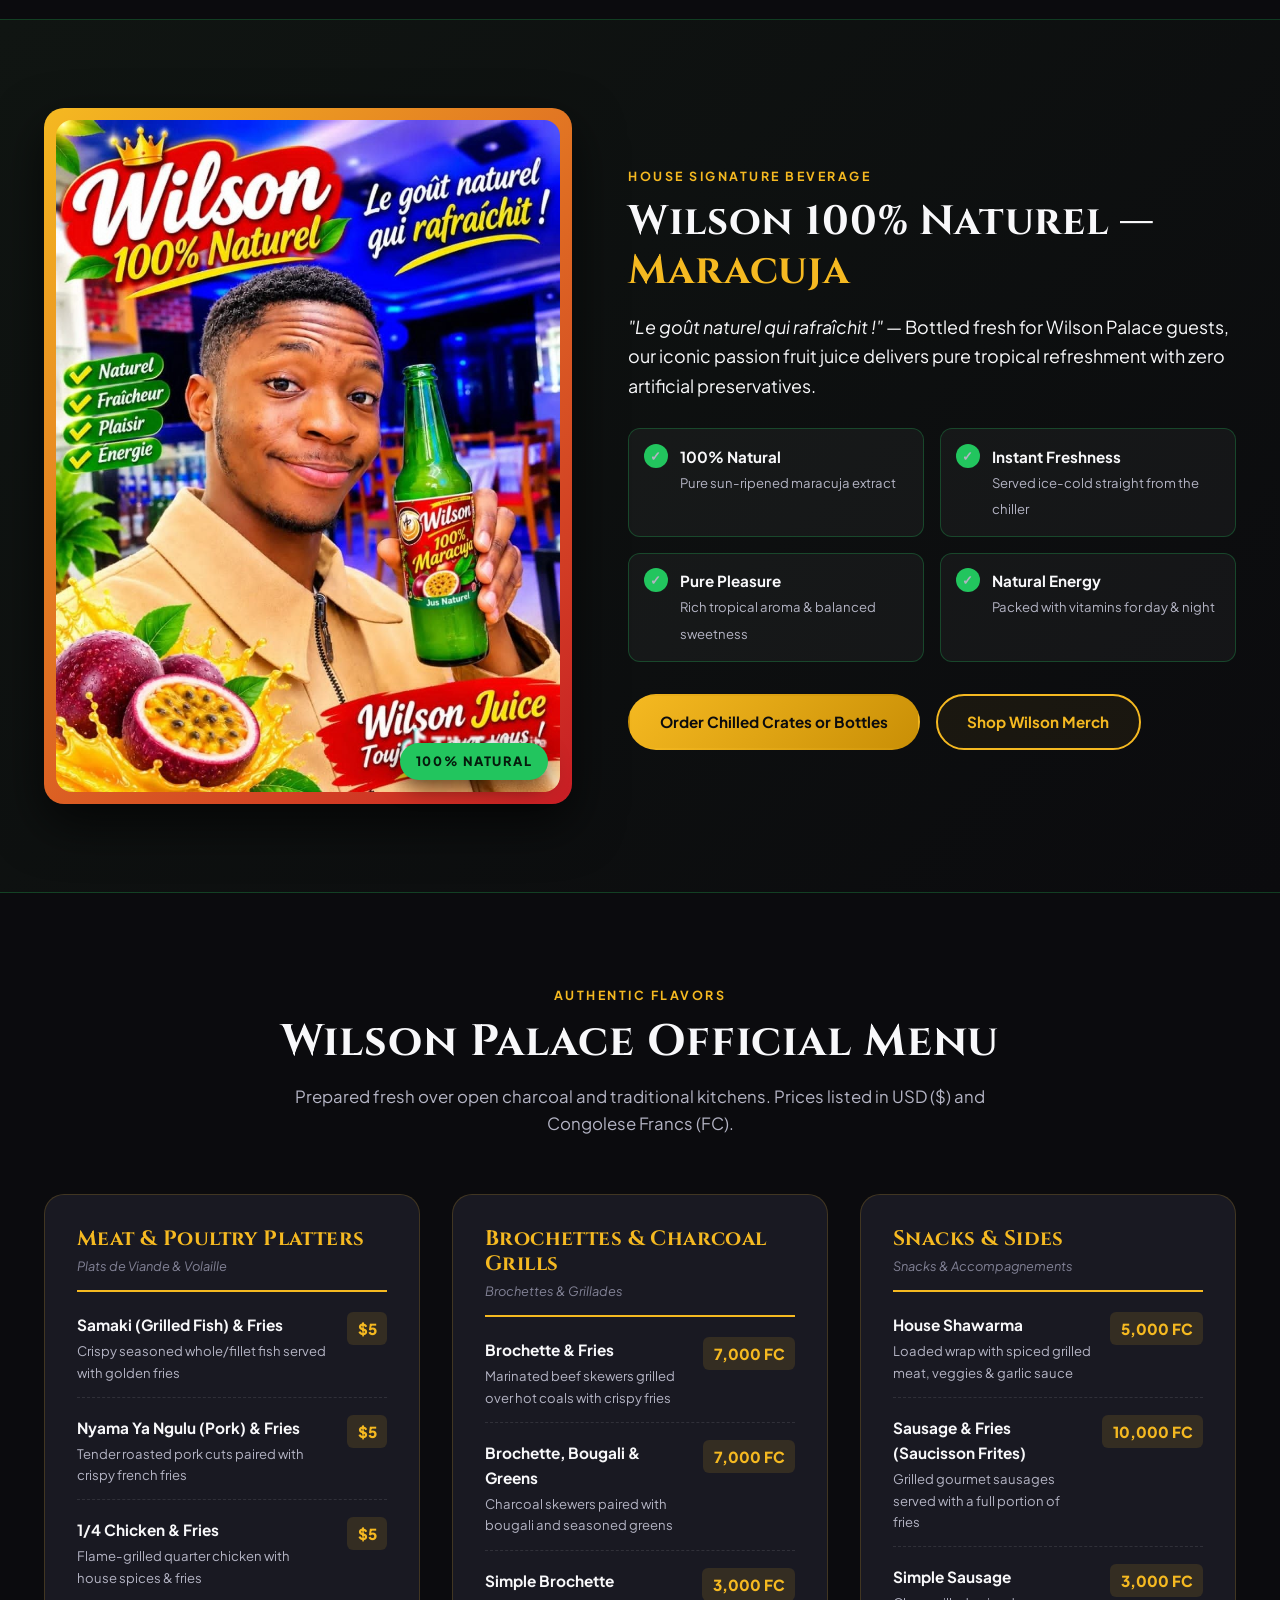
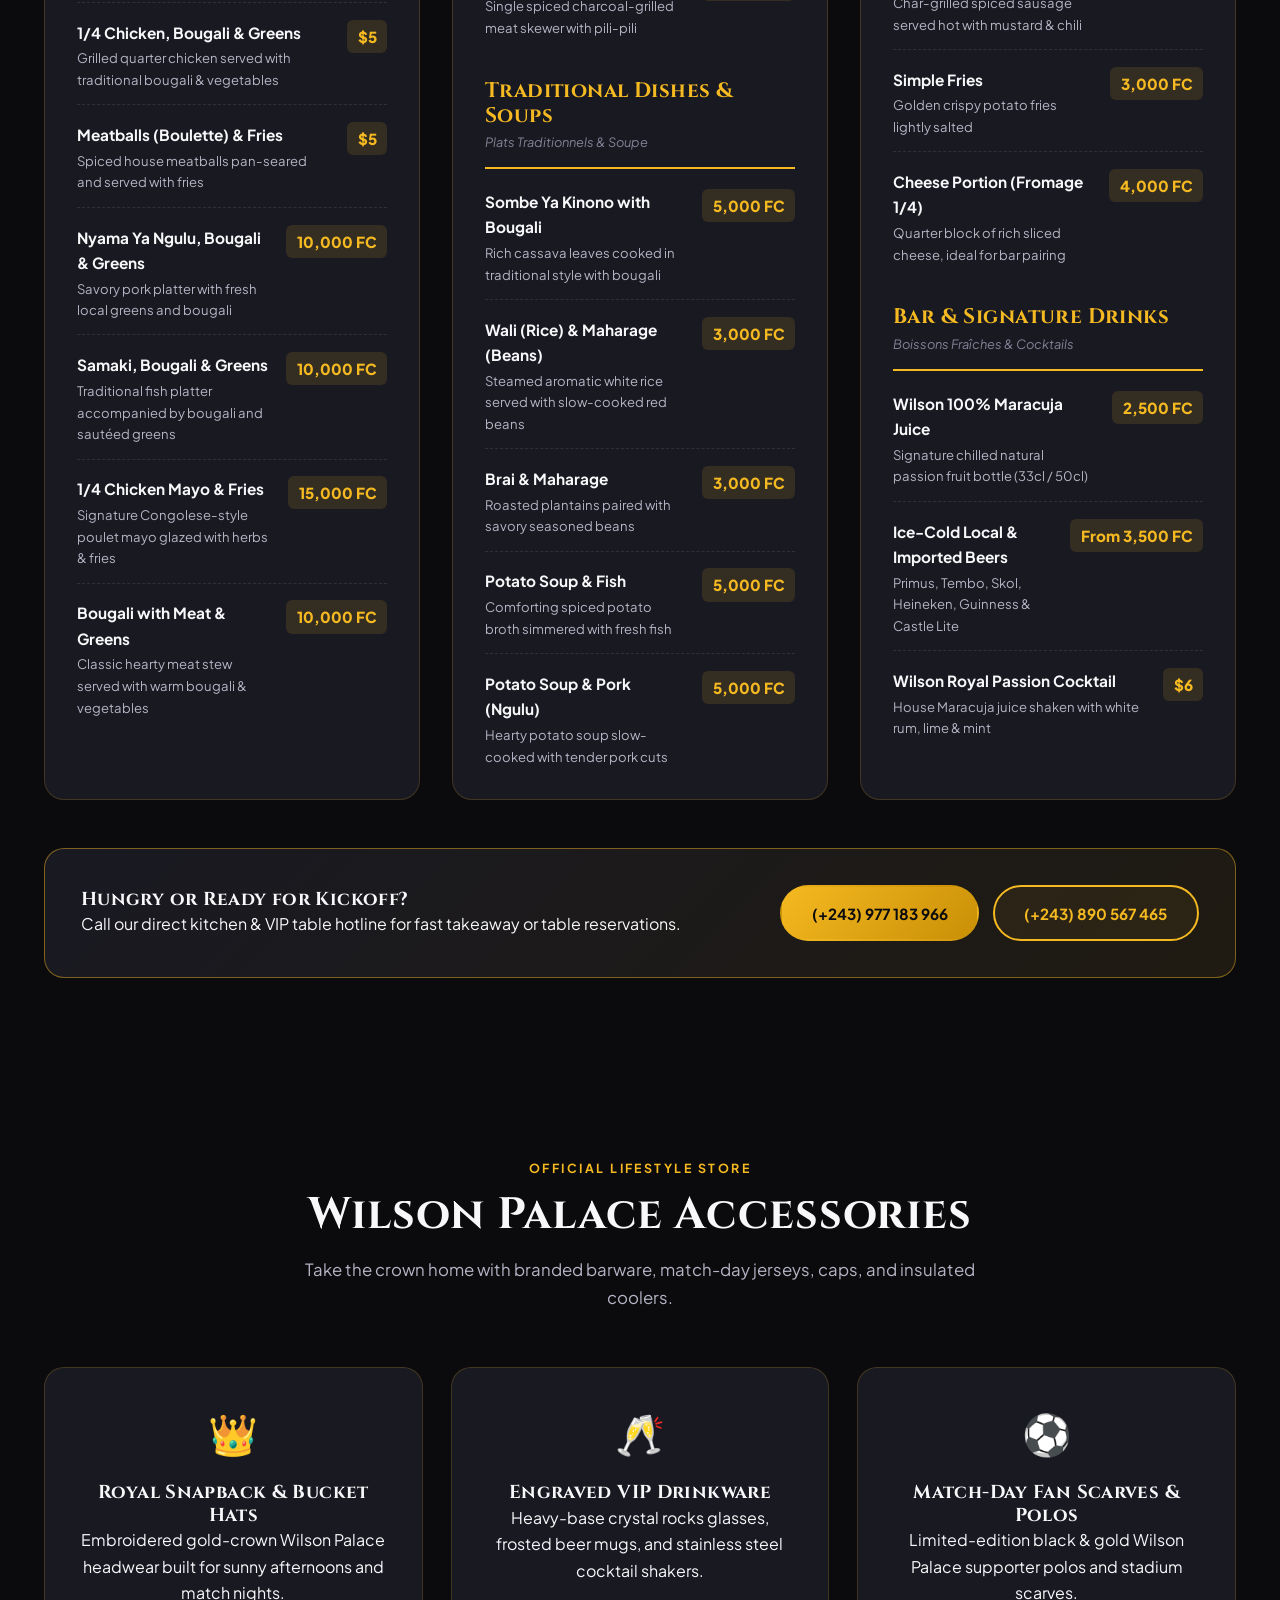
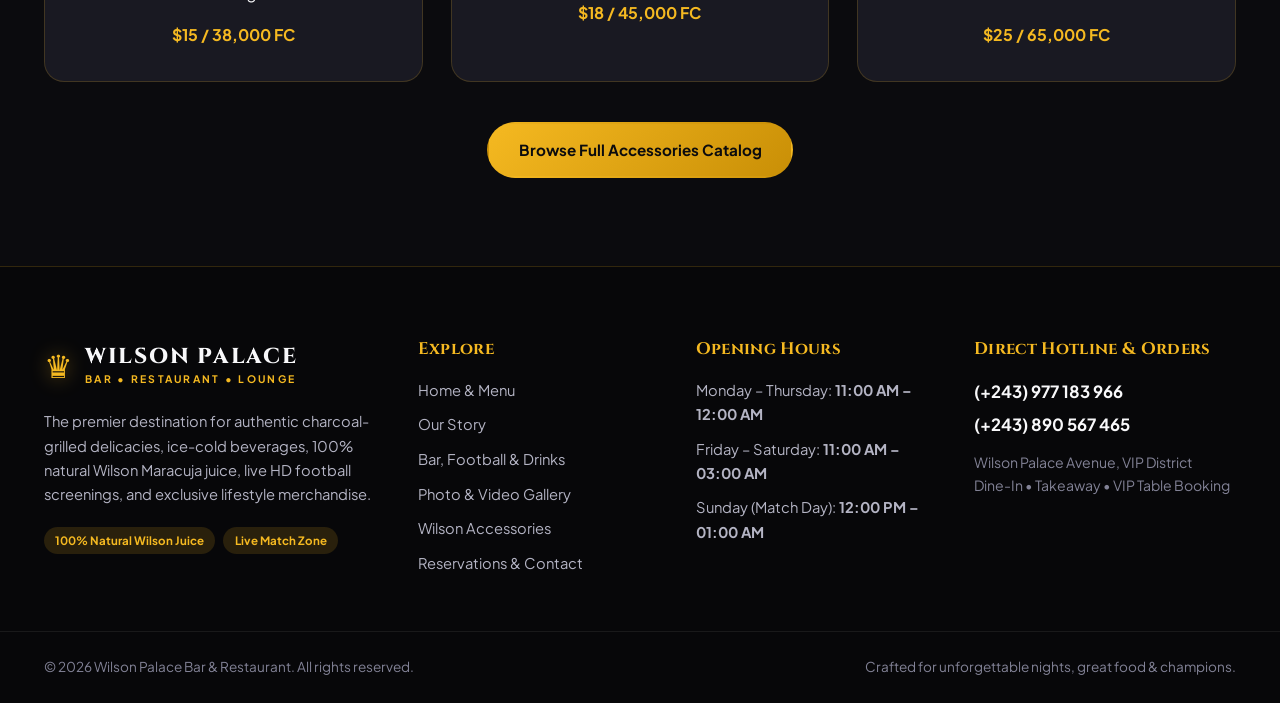
==== commit 9d138ebd: "Update index.html" ====
--- a/index.html
+++ b/index.html
@@ -42,7 +42,7 @@
 
   <section class="hero-section">
     <video class="hero-bg-video" autoplay muted loop playsinline poster="assets/images/wilson-menu.jpg">
-      <source src="video_2026-11-22_13-03-42.mp4" type="video/mp4" />
+      <source src="video_2026-11-22_13-03-47.mp4" type="video/mp4" />
     </video>
     <div class="hero-overlay"></div>
 
